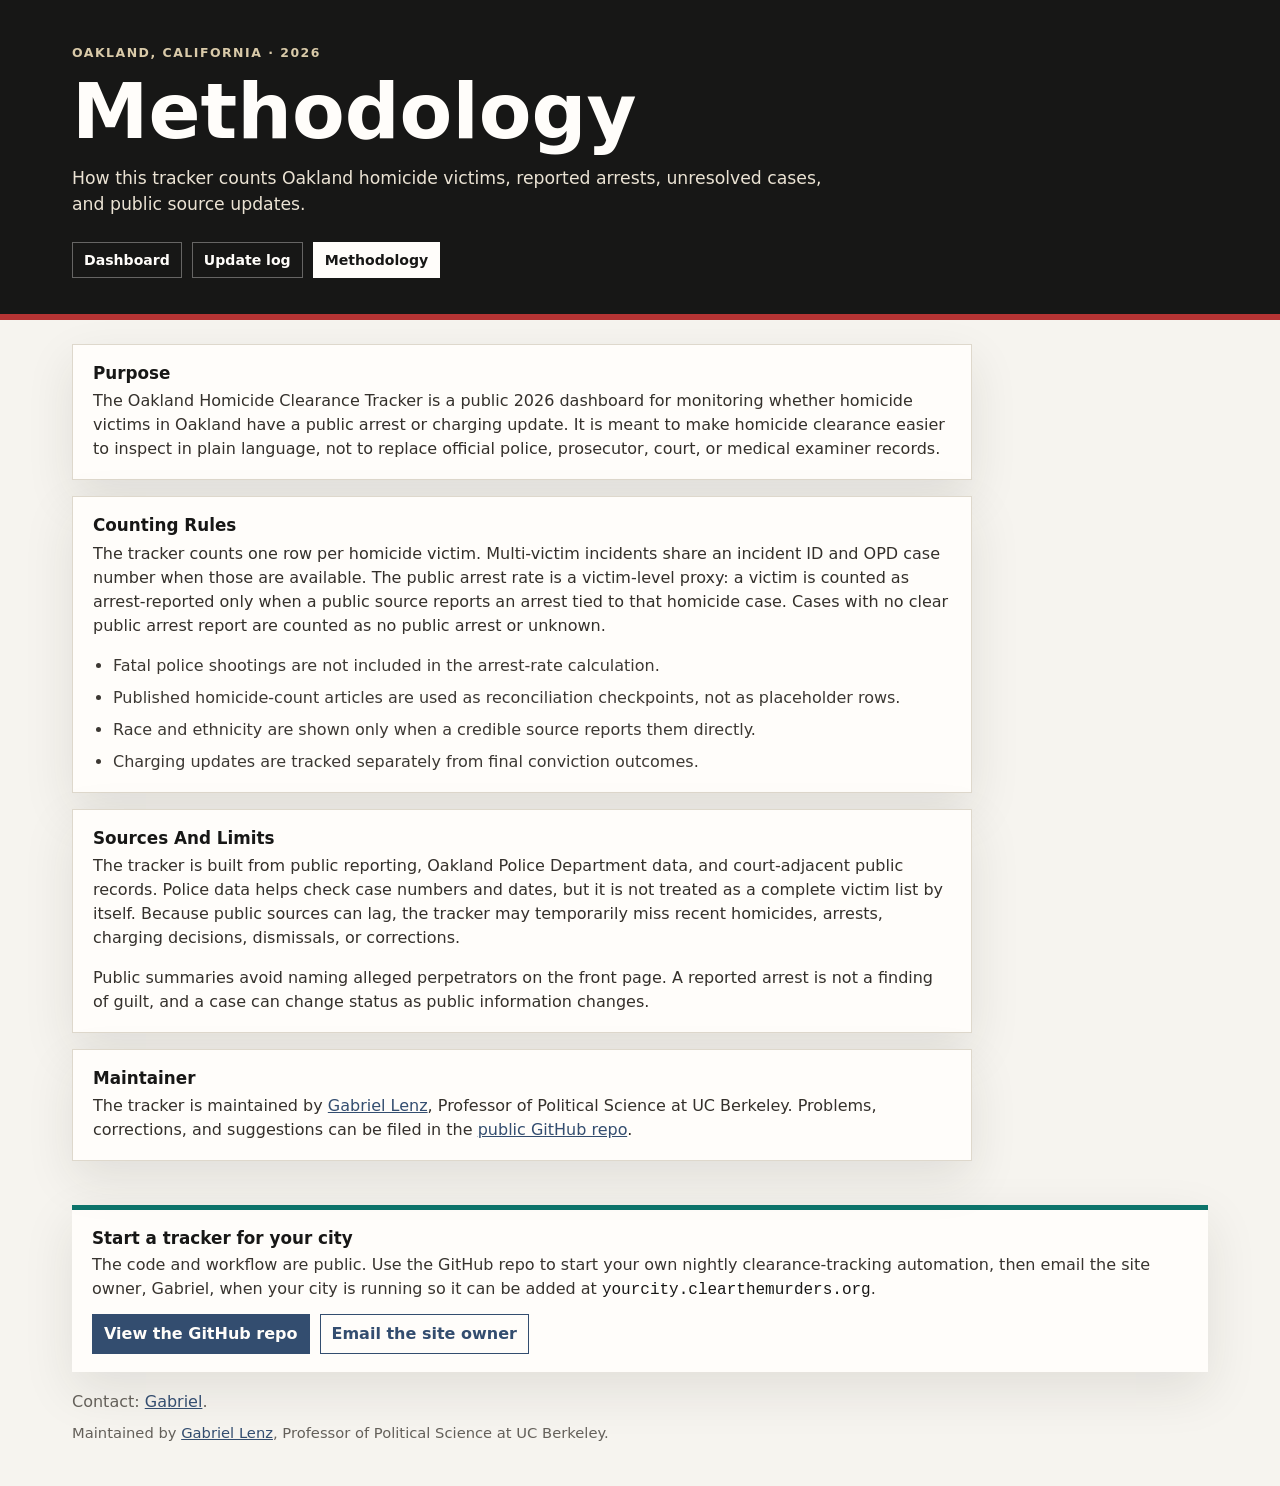
==== methodology.html @ 4fa47ccb "Add methodology and maintainer context" ====
<!doctype html>
<html lang="en">
  <head>
    <meta charset="utf-8" />
    <meta name="viewport" content="width=device-width, initial-scale=1" />
    <meta
      name="description"
      content="Methodology for the 2026 Oakland homicide clearance tracker, including sources, counting rules, arrest-rate definitions, and limits."
    />
    <meta name="robots" content="index,follow" />
    <link rel="canonical" href="https://oakland.clearthemurders.org/methodology.html" />
    <meta property="og:type" content="website" />
    <meta property="og:site_name" content="Clear the Murders" />
    <meta property="og:title" content="Oakland Homicide Clearance Tracker Methodology" />
    <meta
      property="og:description"
      content="Sources, counting rules, arrest-rate definitions, and limits for the 2026 Oakland homicide clearance tracker."
    />
    <meta property="og:url" content="https://oakland.clearthemurders.org/methodology.html" />
    <meta name="twitter:card" content="summary" />
    <meta name="twitter:title" content="Oakland Homicide Clearance Tracker Methodology" />
    <meta
      name="twitter:description"
      content="Sources, counting rules, arrest-rate definitions, and limits for the 2026 Oakland homicide clearance tracker."
    />
    <title>Methodology | Oakland Homicide Clearance Tracker</title>
    <link rel="stylesheet" href="styles.css" />
    <script type="application/ld+json">
      {
        "@context": "https://schema.org",
        "@type": "WebPage",
        "name": "Oakland Homicide Clearance Tracker Methodology",
        "url": "https://oakland.clearthemurders.org/methodology.html",
        "description": "Methodology for the 2026 Oakland homicide clearance tracker, including sources, counting rules, arrest-rate definitions, and limits.",
        "isPartOf": {
          "@type": "Dataset",
          "name": "Oakland Homicide Clearance Tracker",
          "url": "https://oakland.clearthemurders.org/"
        },
        "author": {
          "@type": "Person",
          "name": "Gabriel Lenz",
          "affiliation": {
            "@type": "CollegeOrUniversity",
            "name": "University of California, Berkeley"
          },
          "sameAs": "https://polisci.berkeley.edu/people/person/gabriel-lenz"
        }
      }
    </script>
  </head>
  <body>
    <header class="site-header compact-header">
      <div class="header-inner">
        <div>
          <p class="eyebrow">Oakland, California · 2026</p>
          <h1>Methodology</h1>
          <p class="lede">
            How this tracker counts Oakland homicide victims, reported arrests, unresolved cases, and public
            source updates.
          </p>
          <nav class="site-nav" aria-label="Site navigation">
            <a href="index.html">Dashboard</a>
            <a href="updates.html">Update log</a>
            <a href="methodology.html" aria-current="page">Methodology</a>
          </nav>
        </div>
      </div>
    </header>

    <main>
      <section class="methodology">
        <article>
          <h2>Purpose</h2>
          <p>
            The Oakland Homicide Clearance Tracker is a public 2026 dashboard for monitoring whether homicide
            victims in Oakland have a public arrest or charging update. It is meant to make homicide clearance
            easier to inspect in plain language, not to replace official police, prosecutor, court, or medical
            examiner records.
          </p>
        </article>

        <article>
          <h2>Counting Rules</h2>
          <p>
            The tracker counts one row per homicide victim. Multi-victim incidents share an incident ID and OPD
            case number when those are available. The public arrest rate is a victim-level proxy: a victim is
            counted as arrest-reported only when a public source reports an arrest tied to that homicide case.
            Cases with no clear public arrest report are counted as no public arrest or unknown.
          </p>
          <ul>
            <li>Fatal police shootings are not included in the arrest-rate calculation.</li>
            <li>Published homicide-count articles are used as reconciliation checkpoints, not as placeholder rows.</li>
            <li>Race and ethnicity are shown only when a credible source reports them directly.</li>
            <li>Charging updates are tracked separately from final conviction outcomes.</li>
          </ul>
        </article>

        <article>
          <h2>Sources And Limits</h2>
          <p>
            The tracker is built from public reporting, Oakland Police Department data, and court-adjacent public
            records. Police data helps check case numbers and dates, but it is not treated as a complete victim
            list by itself. Because public sources can lag, the tracker may temporarily miss recent homicides,
            arrests, charging decisions, dismissals, or corrections.
          </p>
          <p>
            Public summaries avoid naming alleged perpetrators on the front page. A reported arrest is not a
            finding of guilt, and a case can change status as public information changes.
          </p>
        </article>

        <article>
          <h2>Maintainer</h2>
          <p>
            The tracker is maintained by
            <a href="https://polisci.berkeley.edu/people/person/gabriel-lenz">Gabriel Lenz</a>, Professor of
            Political Science at UC Berkeley. Problems, corrections, and suggestions can be filed in the
            <a href="https://github.com/gabriellenz/oakland-clearance-tracker/issues/new">public GitHub repo</a>.
          </p>
        </article>
      </section>
    </main>

    <footer>
      <div class="footer-cta">
        <h2>Start a tracker for your city</h2>
        <p>
          The code and workflow are public. Use the GitHub repo to start your own nightly clearance-tracking
          automation, then email the site owner, Gabriel, when your city is running so it can be added at
          <code>yourcity.clearthemurders.org</code>.
        </p>
        <div class="footer-links">
          <a href="https://github.com/gabriellenz/oakland-clearance-tracker">View the GitHub repo</a>
          <a href="mailto:gabe.lenz@gmail.com?subject=I%20started%20a%20homicide%20clearance%20tracker">
            Email the site owner
          </a>
        </div>
      </div>
      <p>
        Contact: <a href="mailto:gabe.lenz@gmail.com">Gabriel</a>.
      </p>
      <p class="maintainer">
        Maintained by
        <a href="https://polisci.berkeley.edu/people/person/gabriel-lenz">Gabriel Lenz</a>,
        Professor of Political Science at UC Berkeley.
      </p>
    </footer>
  </body>
</html>
---- styles.css ----
:root {
  --bg: #f6f4ef;
  --paper: #fffdfa;
  --ink: #171716;
  --muted: #64605a;
  --line: #ded8cc;
  --red: #b63434;
  --red-soft: #f3d8d2;
  --teal: #0d746b;
  --teal-soft: #d5ece8;
  --gold: #b77a1b;
  --gold-soft: #f3e2bf;
  --blue: #334d6f;
  --shadow: 0 18px 48px rgba(43, 37, 28, 0.1);
}

* {
  box-sizing: border-box;
}

body {
  margin: 0;
  background: var(--bg);
  color: var(--ink);
  font-family:
    Inter, ui-sans-serif, system-ui, -apple-system, BlinkMacSystemFont, "Segoe UI", sans-serif;
  line-height: 1.5;
}

a {
  color: var(--blue);
}

.site-header {
  background: #171716;
  color: #fffdfa;
  border-bottom: 6px solid var(--red);
}

.compact-header .header-inner {
  grid-template-columns: minmax(0, 1fr);
  min-height: 260px;
}

.header-inner {
  max-width: 1180px;
  margin: 0 auto;
  min-height: 380px;
  padding: 44px 22px 36px;
  display: grid;
  grid-template-columns: minmax(0, 1fr) 270px;
  gap: 34px;
  align-items: end;
}

.eyebrow {
  margin: 0 0 12px;
  color: #d9caa9;
  font-size: 0.78rem;
  font-weight: 800;
  letter-spacing: 0.12em;
  text-transform: uppercase;
}

h1,
h2,
p {
  margin-top: 0;
}

h1 {
  max-width: 780px;
  margin-bottom: 18px;
  font-size: clamp(2.4rem, 6vw, 5.6rem);
  line-height: 0.96;
  letter-spacing: 0;
}

h2 {
  margin-bottom: 6px;
  font-size: 1rem;
  line-height: 1.2;
}

.lede {
  max-width: 760px;
  margin-bottom: 0;
  color: #ebe3d4;
  font-size: 1.08rem;
}

.site-nav {
  display: flex;
  flex-wrap: wrap;
  gap: 10px;
  margin-top: 24px;
}

.site-nav a {
  display: inline-flex;
  align-items: center;
  min-height: 36px;
  padding: 6px 11px;
  border: 1px solid rgba(255, 253, 250, 0.34);
  color: #fffdfa;
  font-size: 0.88rem;
  font-weight: 800;
  text-decoration: none;
}

.site-nav a[aria-current="page"] {
  background: #fffdfa;
  color: #171716;
}

.status-box {
  border: 1px solid rgba(255, 253, 250, 0.24);
  border-left: 5px solid var(--teal);
  padding: 20px;
  background: rgba(255, 253, 250, 0.08);
}

.status-label,
.metric span,
.filter span {
  display: block;
  color: inherit;
  font-size: 0.78rem;
  font-weight: 800;
  letter-spacing: 0.08em;
  text-transform: uppercase;
}

.status-box strong {
  display: block;
  margin: 6px 0;
  font-size: 3.4rem;
  line-height: 1;
}

.status-box span:last-child {
  color: #d9caa9;
}

main {
  max-width: 1180px;
  margin: 0 auto;
  padding: 24px 22px 44px;
}

.metrics {
  display: grid;
  grid-template-columns: repeat(4, minmax(0, 1fr));
  gap: 14px;
  margin-top: -54px;
}

.metric,
.panel,
.notice {
  background: var(--paper);
  border: 1px solid var(--line);
  box-shadow: var(--shadow);
}

.metric {
  min-height: 120px;
  padding: 18px;
  display: grid;
  align-content: space-between;
}

.metric span {
  color: var(--muted);
}

.metric strong {
  font-size: 2.15rem;
  line-height: 1;
}

.mission {
  margin: 18px 0;
  padding: 18px 20px;
  border-left: 6px solid var(--teal);
  background: var(--paper);
  box-shadow: var(--shadow);
}

.mission h2 {
  font-size: 1.05rem;
}

.mission p {
  max-width: 980px;
  margin-bottom: 9px;
  color: #2f2c28;
  font-size: 1.02rem;
}

.mission p:last-child {
  margin-bottom: 0;
}

.action-panel {
  margin: 18px 0;
  padding: 18px 20px;
  display: grid;
  grid-template-columns: minmax(0, 1fr) auto;
  gap: 18px;
  align-items: center;
  border: 1px solid var(--line);
  background: #f0ebe1;
  box-shadow: var(--shadow);
}

.action-panel h2,
.footer-cta h2 {
  margin-bottom: 5px;
  font-size: 1.05rem;
}

.action-panel p,
.footer-cta p {
  margin-bottom: 0;
  color: #38342f;
}

.action-links,
.footer-links {
  display: flex;
  flex-wrap: wrap;
  gap: 10px;
}

.action-links a,
.footer-links a {
  display: inline-flex;
  align-items: center;
  min-height: 38px;
  padding: 7px 11px;
  border: 1px solid var(--blue);
  color: var(--blue);
  font-weight: 800;
  text-decoration: none;
  white-space: nowrap;
}

.action-links a:first-child,
.footer-links a:first-child {
  background: var(--blue);
  color: var(--paper);
}

.panel p,
.section-heading p,
footer p {
  color: var(--muted);
  margin-bottom: 0;
}

.dashboard-grid {
  display: grid;
  grid-template-columns: minmax(0, 1.25fr) minmax(320px, 0.75fr);
  gap: 18px;
  margin: 18px 0;
}

.dashboard-grid.bottom {
  grid-template-columns: minmax(0, 1fr) minmax(0, 1fr);
}

.panel {
  padding: 18px;
  overflow: hidden;
}

.panel.wide {
  grid-column: 1 / -1;
}

.panel-heading {
  display: flex;
  justify-content: space-between;
  gap: 16px;
  margin-bottom: 14px;
}

.chart {
  width: 100%;
  min-height: 320px;
  overflow: hidden;
}

.chart.compact {
  min-height: 245px;
}

svg {
  display: block;
  width: 100%;
  height: auto;
}

.axis,
.chart-label {
  fill: var(--muted);
  font-size: 12px;
}

.cases-section {
  margin-top: 22px;
}

.section-heading {
  display: flex;
  justify-content: space-between;
  align-items: end;
  gap: 18px;
  margin-bottom: 12px;
}

.filter {
  width: min(420px, 100%);
}

.filter span {
  color: var(--muted);
  margin-bottom: 5px;
}

.filter input {
  width: 100%;
  min-height: 42px;
  border: 1px solid var(--line);
  background: var(--paper);
  color: var(--ink);
  padding: 9px 11px;
  font: inherit;
}

.table-wrap {
  overflow-x: auto;
  border: 1px solid var(--line);
  background: var(--paper);
  box-shadow: var(--shadow);
}

table {
  width: 100%;
  min-width: 1120px;
  border-collapse: collapse;
  table-layout: fixed;
}

.col-date {
  width: 7%;
}

.col-victim {
  width: 13%;
}

.col-location {
  width: 13%;
}

.col-case {
  width: 8%;
}

.col-status {
  width: 15%;
}

.col-charge {
  width: 8%;
}

.col-summary {
  width: 36%;
}

th,
td {
  padding: 12px 14px;
  border-bottom: 1px solid var(--line);
  text-align: left;
  vertical-align: top;
  overflow-wrap: anywhere;
}

.location-cell {
  font-size: 0.9rem;
  line-height: 1.35;
}

th {
  background: #eee8dc;
  color: #48433d;
  font-size: 0.75rem;
  letter-spacing: 0.08em;
  text-transform: uppercase;
}

tr:last-child td {
  border-bottom: 0;
}

.name {
  font-weight: 800;
}

.subtext {
  color: var(--muted);
  font-size: 0.9rem;
}

.microtext {
  margin-top: 2px;
  color: var(--muted);
  font-size: 0.6rem;
  line-height: 1.1;
}

.subtext a,
.microtext a {
  color: var(--blue);
  font-weight: 650;
}

.pill {
  display: inline-flex;
  align-items: center;
  min-height: 26px;
  padding: 3px 9px;
  border: 1px solid;
  font-size: 0.82rem;
  font-weight: 800;
  white-space: nowrap;
}

.pill.yes {
  border-color: #7fb9ad;
  background: var(--teal-soft);
  color: #064b45;
}

.pill.no {
  border-color: #dfa59b;
  background: var(--red-soft);
  color: #762121;
}

.pill.unknown {
  border-color: #dfc27f;
  background: var(--gold-soft);
  color: #70470c;
}

.count-list {
  display: grid;
  gap: 10px;
}

.count-item {
  border-left: 4px solid var(--blue);
  background: #f7f2e8;
  padding: 10px 12px;
}

.count-item strong {
  display: block;
}

.count-item span {
  color: var(--muted);
  font-size: 0.9rem;
}

.log-list {
  display: grid;
  gap: 12px;
}

.log-item {
  display: grid;
  grid-template-columns: minmax(0, 1fr) minmax(210px, 0.35fr);
  gap: 18px;
  align-items: start;
  padding: 16px;
  border: 1px solid var(--line);
  background: var(--paper);
  box-shadow: var(--shadow);
}

.log-item h2 {
  margin: 3px 0 4px;
  font-size: 1rem;
}

.log-item p,
.log-meta span {
  margin: 0;
  color: var(--muted);
}

.log-type {
  color: var(--teal);
  font-size: 0.75rem;
  font-weight: 850;
  letter-spacing: 0.08em;
  text-transform: uppercase;
}

.log-meta {
  display: grid;
  gap: 4px;
}

.empty-state {
  padding: 18px;
  border: 1px dashed var(--line);
  background: var(--paper);
  color: var(--muted);
}

.rules {
  margin: 0;
  padding-left: 20px;
  color: #3c3833;
}

.technical-note {
  margin-bottom: 14px;
  padding-bottom: 14px;
  border-bottom: 1px solid var(--line);
}

.technical-note h3 {
  margin: 0 0 4px;
  font-size: 0.9rem;
}

.technical-note p {
  margin: 0;
  color: var(--muted);
}

.rules li + li {
  margin-top: 10px;
}

footer {
  max-width: 1180px;
  margin: 0 auto;
  padding: 0 22px 42px;
}

.footer-cta {
  margin-bottom: 18px;
  padding: 18px 20px;
  border-top: 5px solid var(--teal);
  background: var(--paper);
  box-shadow: var(--shadow);
}

.footer-cta code {
  color: var(--ink);
  font-family: ui-monospace, SFMono-Regular, Menlo, Monaco, Consolas, "Liberation Mono", monospace;
}

.footer-links {
  margin-top: 12px;
}

.feedback {
  margin-top: 10px;
  font-size: 0.92rem;
}

.feedback a {
  font-weight: 750;
}

.maintainer {
  margin-top: 8px;
  font-size: 0.92rem;
}

.methodology {
  display: grid;
  gap: 16px;
  max-width: 900px;
}

.methodology article {
  padding: 18px 20px;
  border: 1px solid var(--line);
  background: var(--paper);
  box-shadow: var(--shadow);
}

.methodology h2 {
  font-size: 1.05rem;
}

.methodology p {
  color: #34302b;
}

.methodology p:last-child {
  margin-bottom: 0;
}

.methodology ul {
  margin: 10px 0 0;
  padding-left: 20px;
  color: #3c3833;
}

.methodology li + li {
  margin-top: 8px;
}

@media (max-width: 900px) {
  .header-inner,
  .dashboard-grid,
  .dashboard-grid.bottom,
  .action-panel,
  .log-item {
    grid-template-columns: 1fr;
  }

  .header-inner {
    min-height: 0;
    padding-top: 34px;
  }

  .status-box {
    max-width: 360px;
  }

  .metrics {
    grid-template-columns: repeat(2, minmax(0, 1fr));
    margin-top: -28px;
  }

  .panel.wide {
    grid-column: auto;
  }

  .section-heading {
    align-items: stretch;
    flex-direction: column;
  }
}

@media (max-width: 560px) {
  main,
  .header-inner,
  footer {
    padding-left: 14px;
    padding-right: 14px;
  }

  h1 {
    font-size: 2.55rem;
  }

  .metrics {
    grid-template-columns: 1fr;
  }

  .metric {
    min-height: 98px;
  }

  .chart {
    min-height: 260px;
  }
}
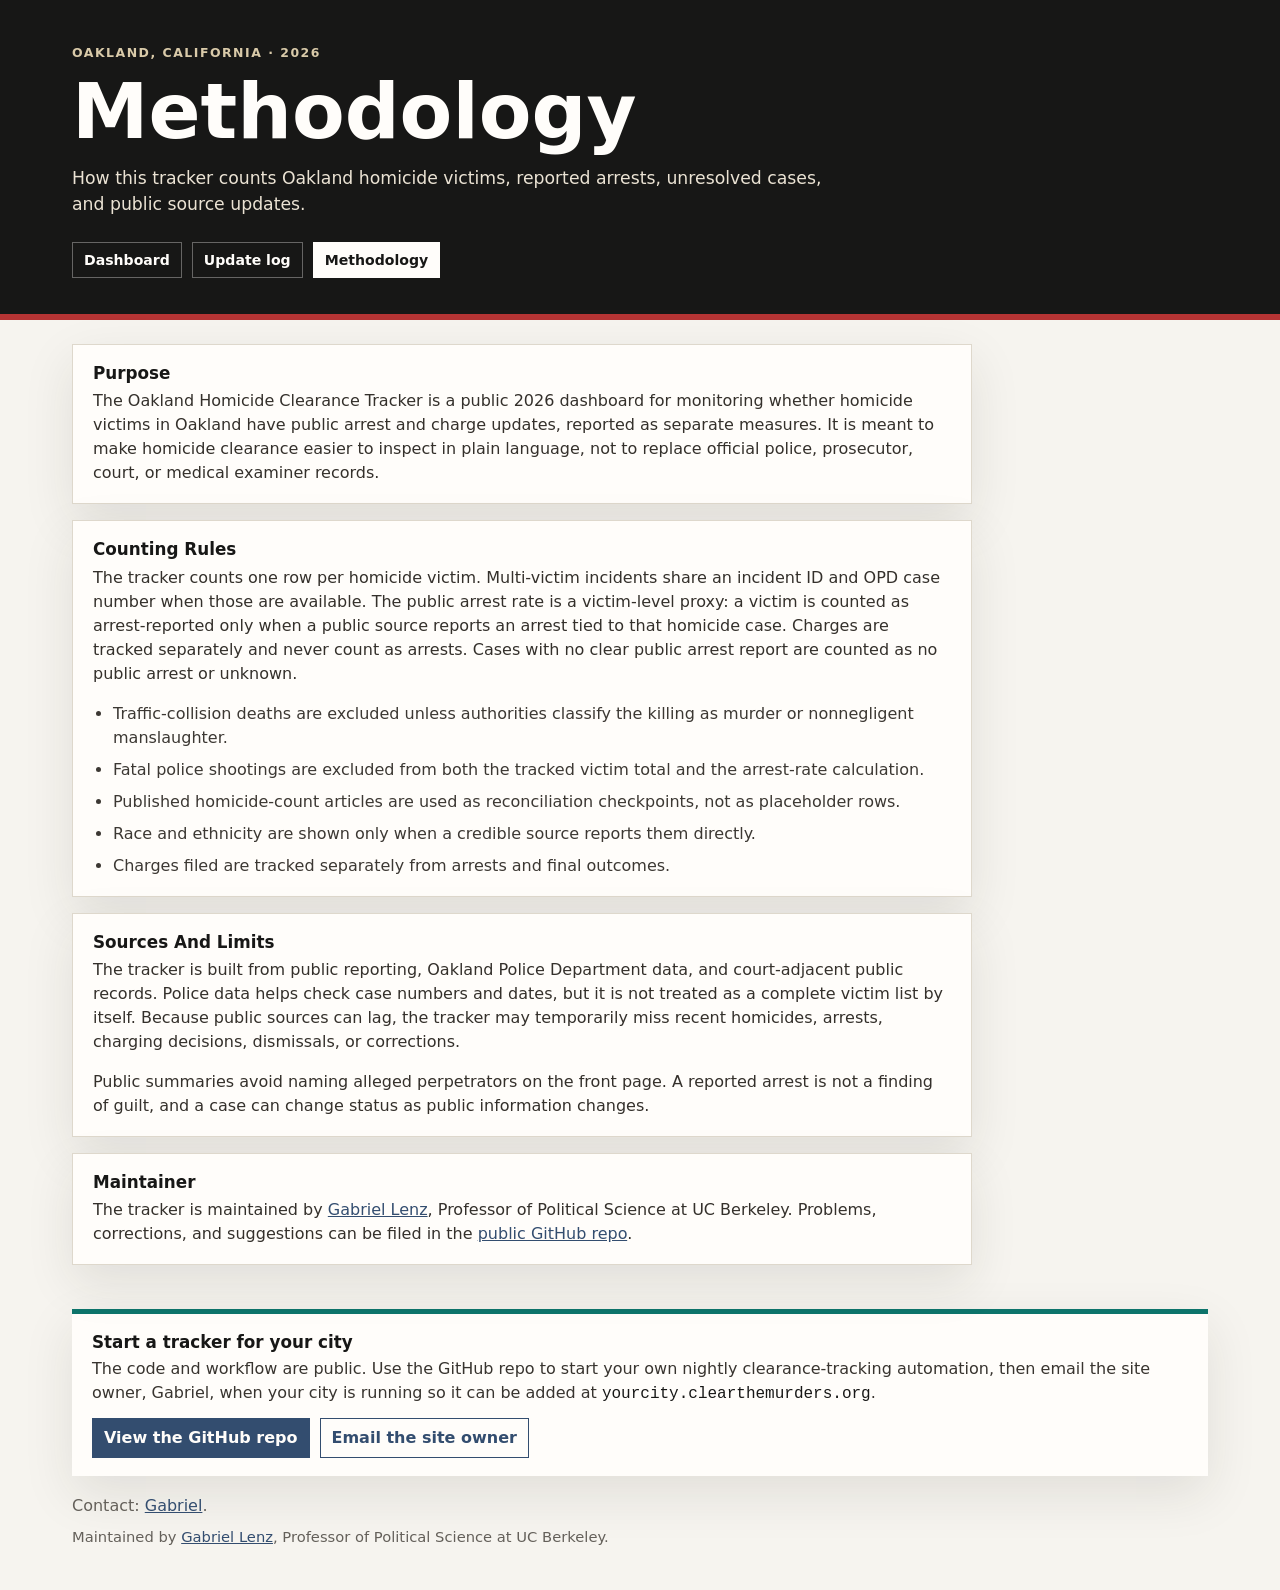
==== commit dac202b3: "Audit tracker scope and separate charges from arrests" ====
--- a/methodology.html
+++ b/methodology.html
@@ -74,7 +74,7 @@
           <h2>Purpose</h2>
           <p>
             The Oakland Homicide Clearance Tracker is a public 2026 dashboard for monitoring whether homicide
-            victims in Oakland have a public arrest or charging update. It is meant to make homicide clearance
+            victims in Oakland have public arrest and charge updates, reported as separate measures. It is meant to make homicide clearance
             easier to inspect in plain language, not to replace official police, prosecutor, court, or medical
             examiner records.
           </p>
@@ -86,13 +86,15 @@
             The tracker counts one row per homicide victim. Multi-victim incidents share an incident ID and OPD
             case number when those are available. The public arrest rate is a victim-level proxy: a victim is
             counted as arrest-reported only when a public source reports an arrest tied to that homicide case.
-            Cases with no clear public arrest report are counted as no public arrest or unknown.
+            Charges are tracked separately and never count as arrests. Cases with no clear public arrest report are
+            counted as no public arrest or unknown.
           </p>
           <ul>
-            <li>Fatal police shootings are not included in the arrest-rate calculation.</li>
+            <li>Traffic-collision deaths are excluded unless authorities classify the killing as murder or nonnegligent manslaughter.</li>
+            <li>Fatal police shootings are excluded from both the tracked victim total and the arrest-rate calculation.</li>
             <li>Published homicide-count articles are used as reconciliation checkpoints, not as placeholder rows.</li>
             <li>Race and ethnicity are shown only when a credible source reports them directly.</li>
-            <li>Charging updates are tracked separately from final conviction outcomes.</li>
+            <li>Charges filed are tracked separately from arrests and final outcomes.</li>
           </ul>
         </article>
 
--- a/styles.css
+++ b/styles.css
@@ -150,7 +150,7 @@
 
 .metrics {
   display: grid;
-  grid-template-columns: repeat(4, minmax(0, 1fr));
+  grid-template-columns: repeat(5, minmax(0, 1fr));
   gap: 14px;
   margin-top: -54px;
 }
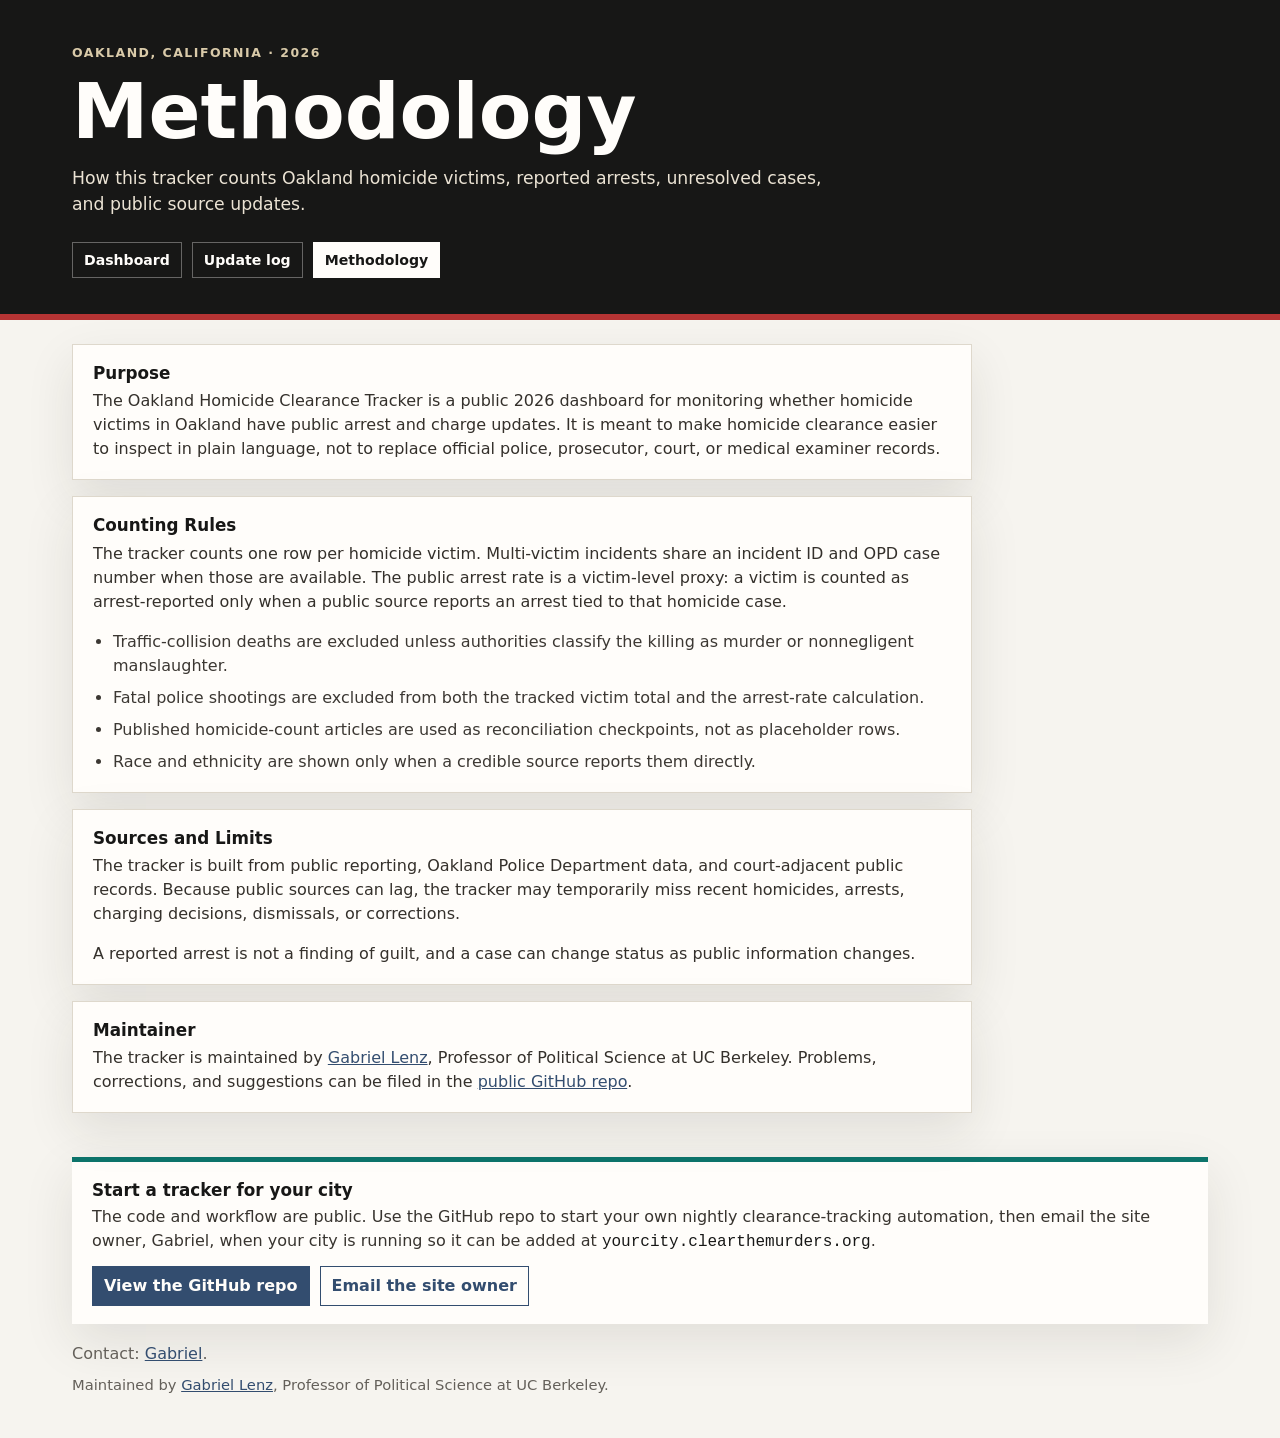
==== commit 1d381591: "Tighten methodology wording" ====
--- a/methodology.html
+++ b/methodology.html
@@ -74,7 +74,7 @@
           <h2>Purpose</h2>
           <p>
             The Oakland Homicide Clearance Tracker is a public 2026 dashboard for monitoring whether homicide
-            victims in Oakland have public arrest and charge updates, reported as separate measures. It is meant to make homicide clearance
+            victims in Oakland have public arrest and charge updates. It is meant to make homicide clearance
             easier to inspect in plain language, not to replace official police, prosecutor, court, or medical
             examiner records.
           </p>
@@ -86,29 +86,24 @@
             The tracker counts one row per homicide victim. Multi-victim incidents share an incident ID and OPD
             case number when those are available. The public arrest rate is a victim-level proxy: a victim is
             counted as arrest-reported only when a public source reports an arrest tied to that homicide case.
-            Charges are tracked separately and never count as arrests. Cases with no clear public arrest report are
-            counted as no public arrest or unknown.
           </p>
           <ul>
             <li>Traffic-collision deaths are excluded unless authorities classify the killing as murder or nonnegligent manslaughter.</li>
             <li>Fatal police shootings are excluded from both the tracked victim total and the arrest-rate calculation.</li>
             <li>Published homicide-count articles are used as reconciliation checkpoints, not as placeholder rows.</li>
             <li>Race and ethnicity are shown only when a credible source reports them directly.</li>
-            <li>Charges filed are tracked separately from arrests and final outcomes.</li>
           </ul>
         </article>
 
         <article>
-          <h2>Sources And Limits</h2>
+          <h2>Sources and Limits</h2>
           <p>
             The tracker is built from public reporting, Oakland Police Department data, and court-adjacent public
-            records. Police data helps check case numbers and dates, but it is not treated as a complete victim
-            list by itself. Because public sources can lag, the tracker may temporarily miss recent homicides,
+            records. Because public sources can lag, the tracker may temporarily miss recent homicides,
             arrests, charging decisions, dismissals, or corrections.
           </p>
           <p>
-            Public summaries avoid naming alleged perpetrators on the front page. A reported arrest is not a
-            finding of guilt, and a case can change status as public information changes.
+            A reported arrest is not a finding of guilt, and a case can change status as public information changes.
           </p>
         </article>
 
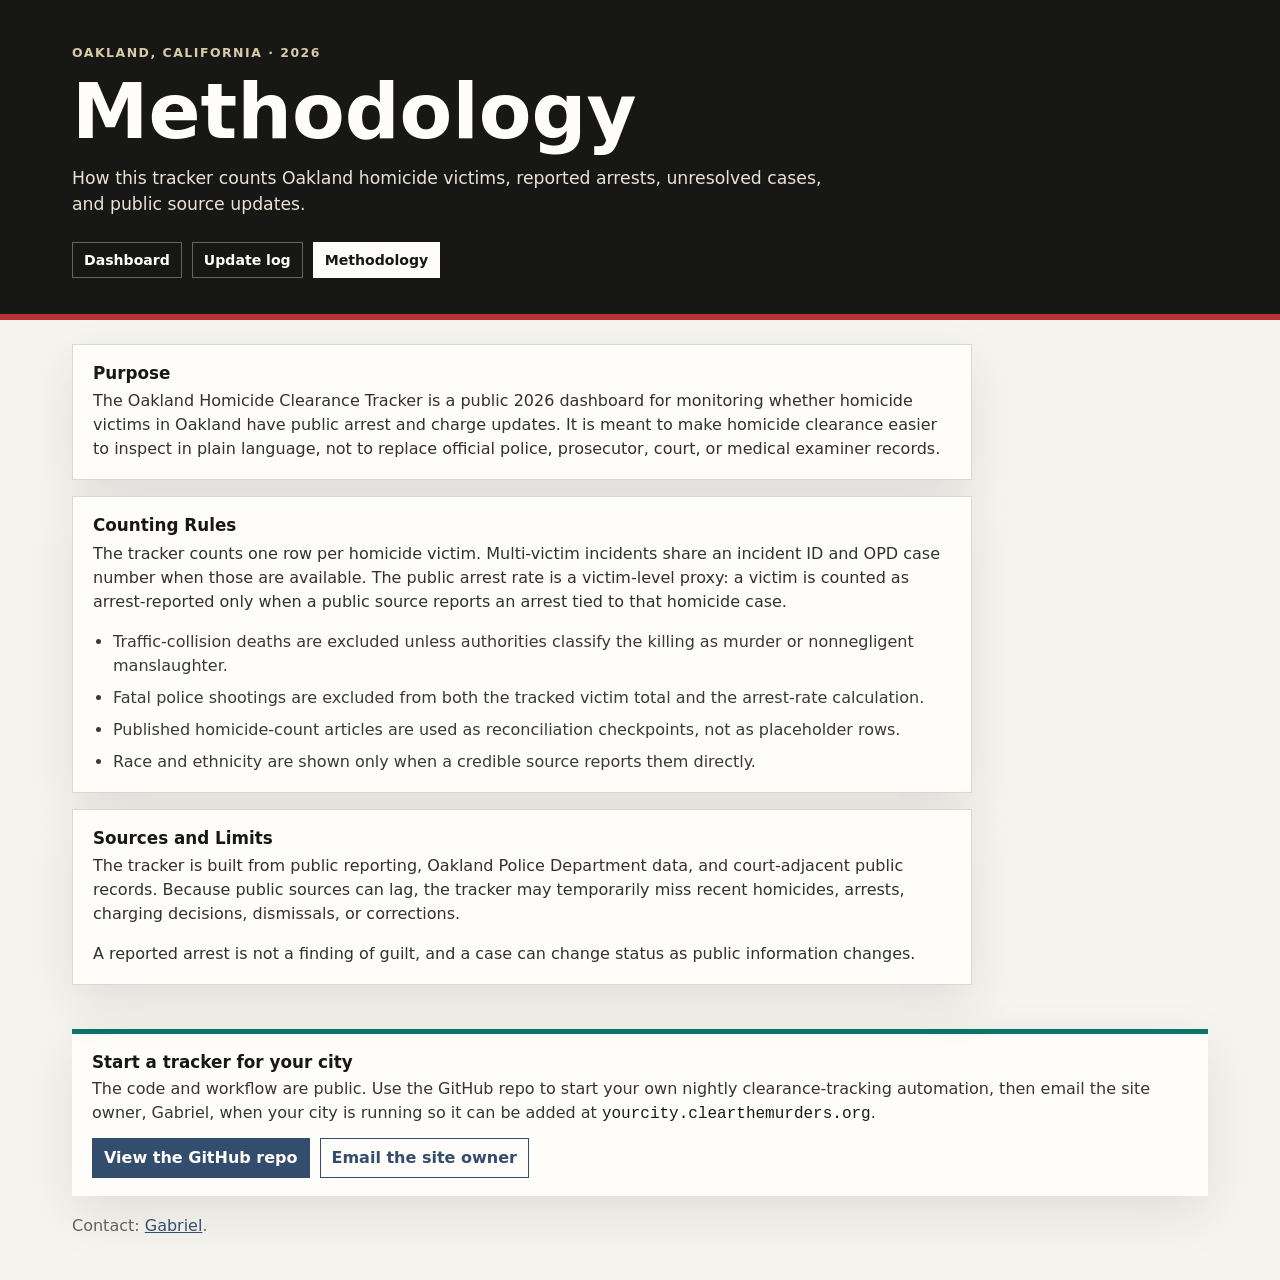
==== commit 8f14445a: "Remove institutional maintainer attribution" ====
--- a/methodology.html
+++ b/methodology.html
@@ -40,10 +40,6 @@
         "author": {
           "@type": "Person",
           "name": "Gabriel Lenz",
-          "affiliation": {
-            "@type": "CollegeOrUniversity",
-            "name": "University of California, Berkeley"
-          },
           "sameAs": "https://polisci.berkeley.edu/people/person/gabriel-lenz"
         }
       }
@@ -107,15 +103,6 @@
           </p>
         </article>
 
-        <article>
-          <h2>Maintainer</h2>
-          <p>
-            The tracker is maintained by
-            <a href="https://polisci.berkeley.edu/people/person/gabriel-lenz">Gabriel Lenz</a>, Professor of
-            Political Science at UC Berkeley. Problems, corrections, and suggestions can be filed in the
-            <a href="https://github.com/gabriellenz/oakland-clearance-tracker/issues/new">public GitHub repo</a>.
-          </p>
-        </article>
       </section>
     </main>
 
@@ -137,11 +124,6 @@
       <p>
         Contact: <a href="mailto:gabe.lenz@gmail.com">Gabriel</a>.
       </p>
-      <p class="maintainer">
-        Maintained by
-        <a href="https://polisci.berkeley.edu/people/person/gabriel-lenz">Gabriel Lenz</a>,
-        Professor of Political Science at UC Berkeley.
-      </p>
     </footer>
   </body>
 </html>
--- a/styles.css
+++ b/styles.css
@@ -583,11 +583,6 @@
   font-weight: 750;
 }
 
-.maintainer {
-  margin-top: 8px;
-  font-size: 0.92rem;
-}
-
 .methodology {
   display: grid;
   gap: 16px;
